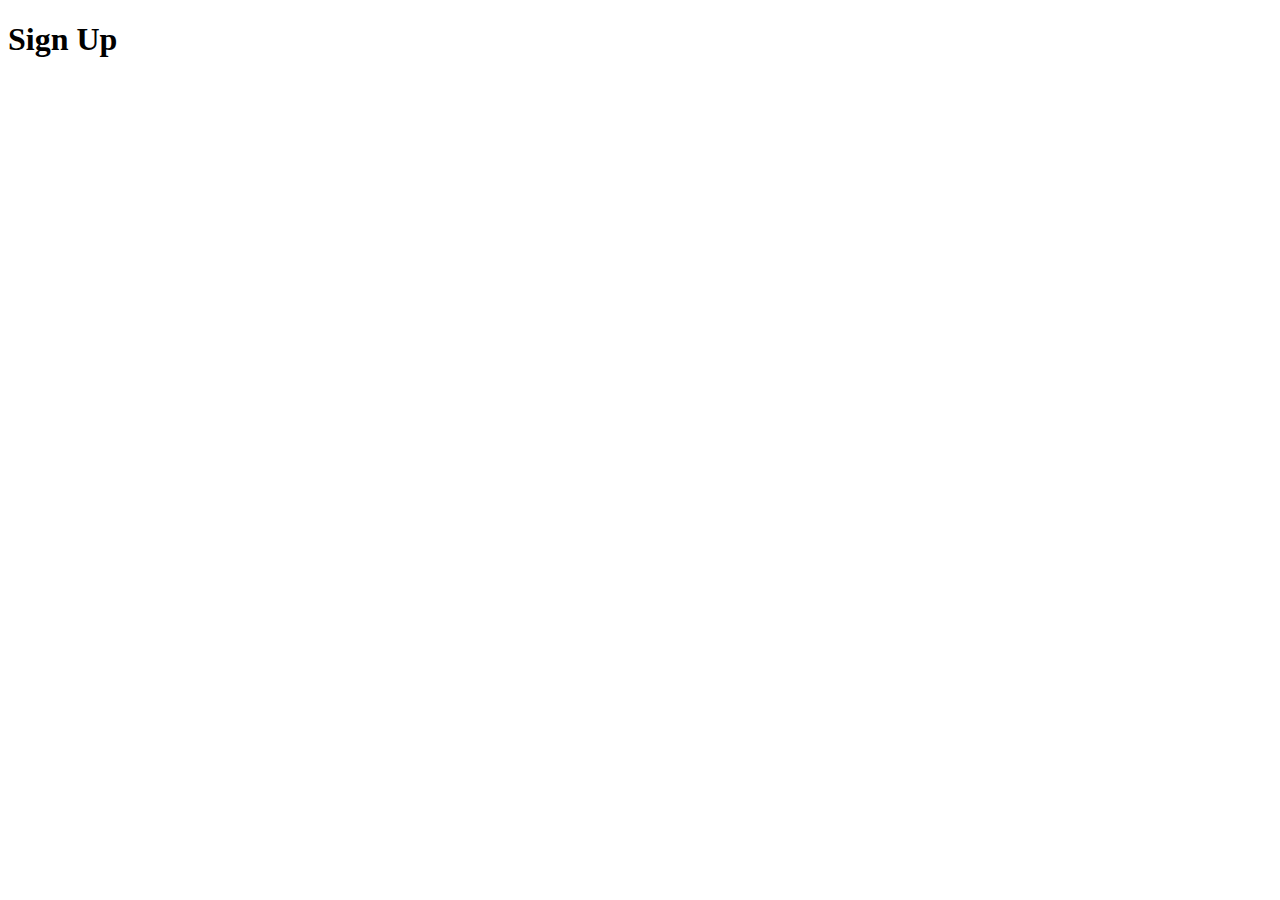
==== animal_quiz_game/frontend/signup.html @ 71dfc633 "." ====
<!DOCTYPE html>
<html lang="en">
<head>
    <meta charset="UTF-8">
    <meta name="viewport" content="width=device-width, initial-scale=1.0">
    <title>Sign Up</title>
</head>
<body>
    <h1>Sign Up</h1>
</body>
</html>
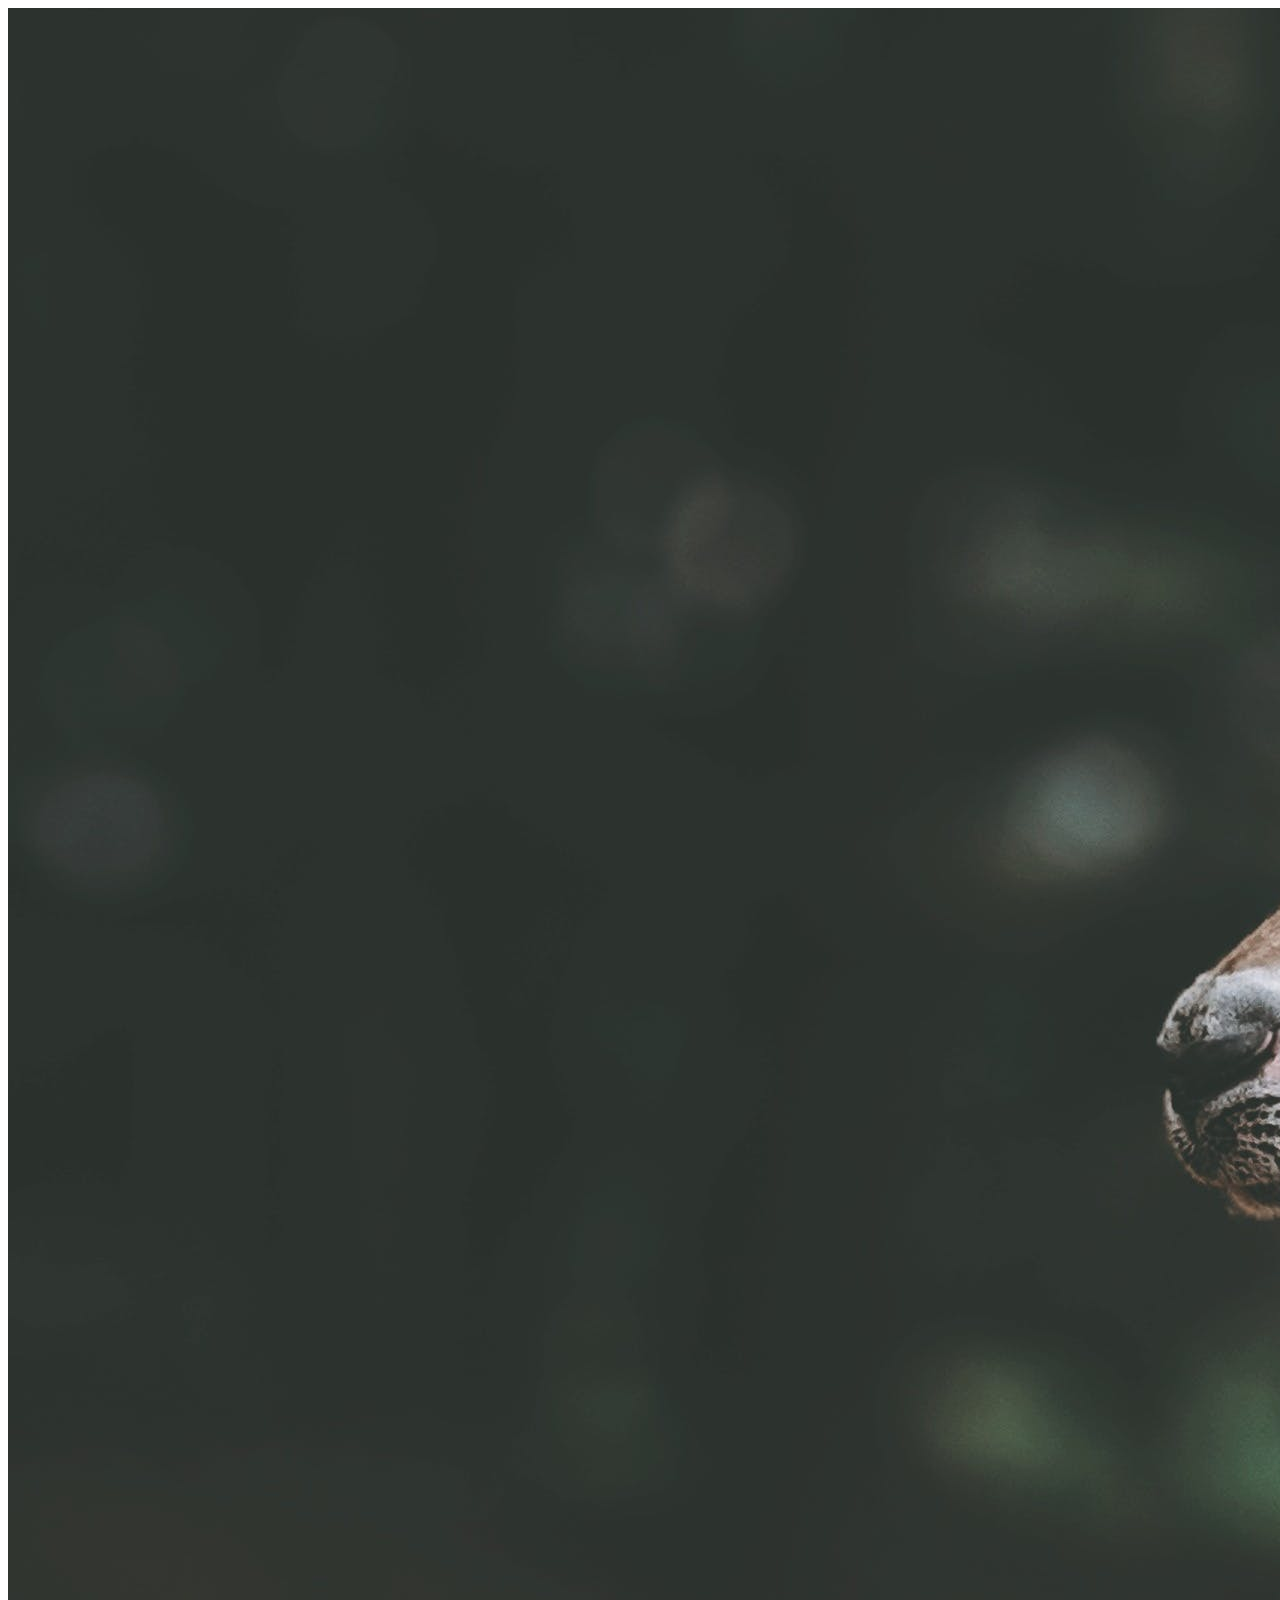
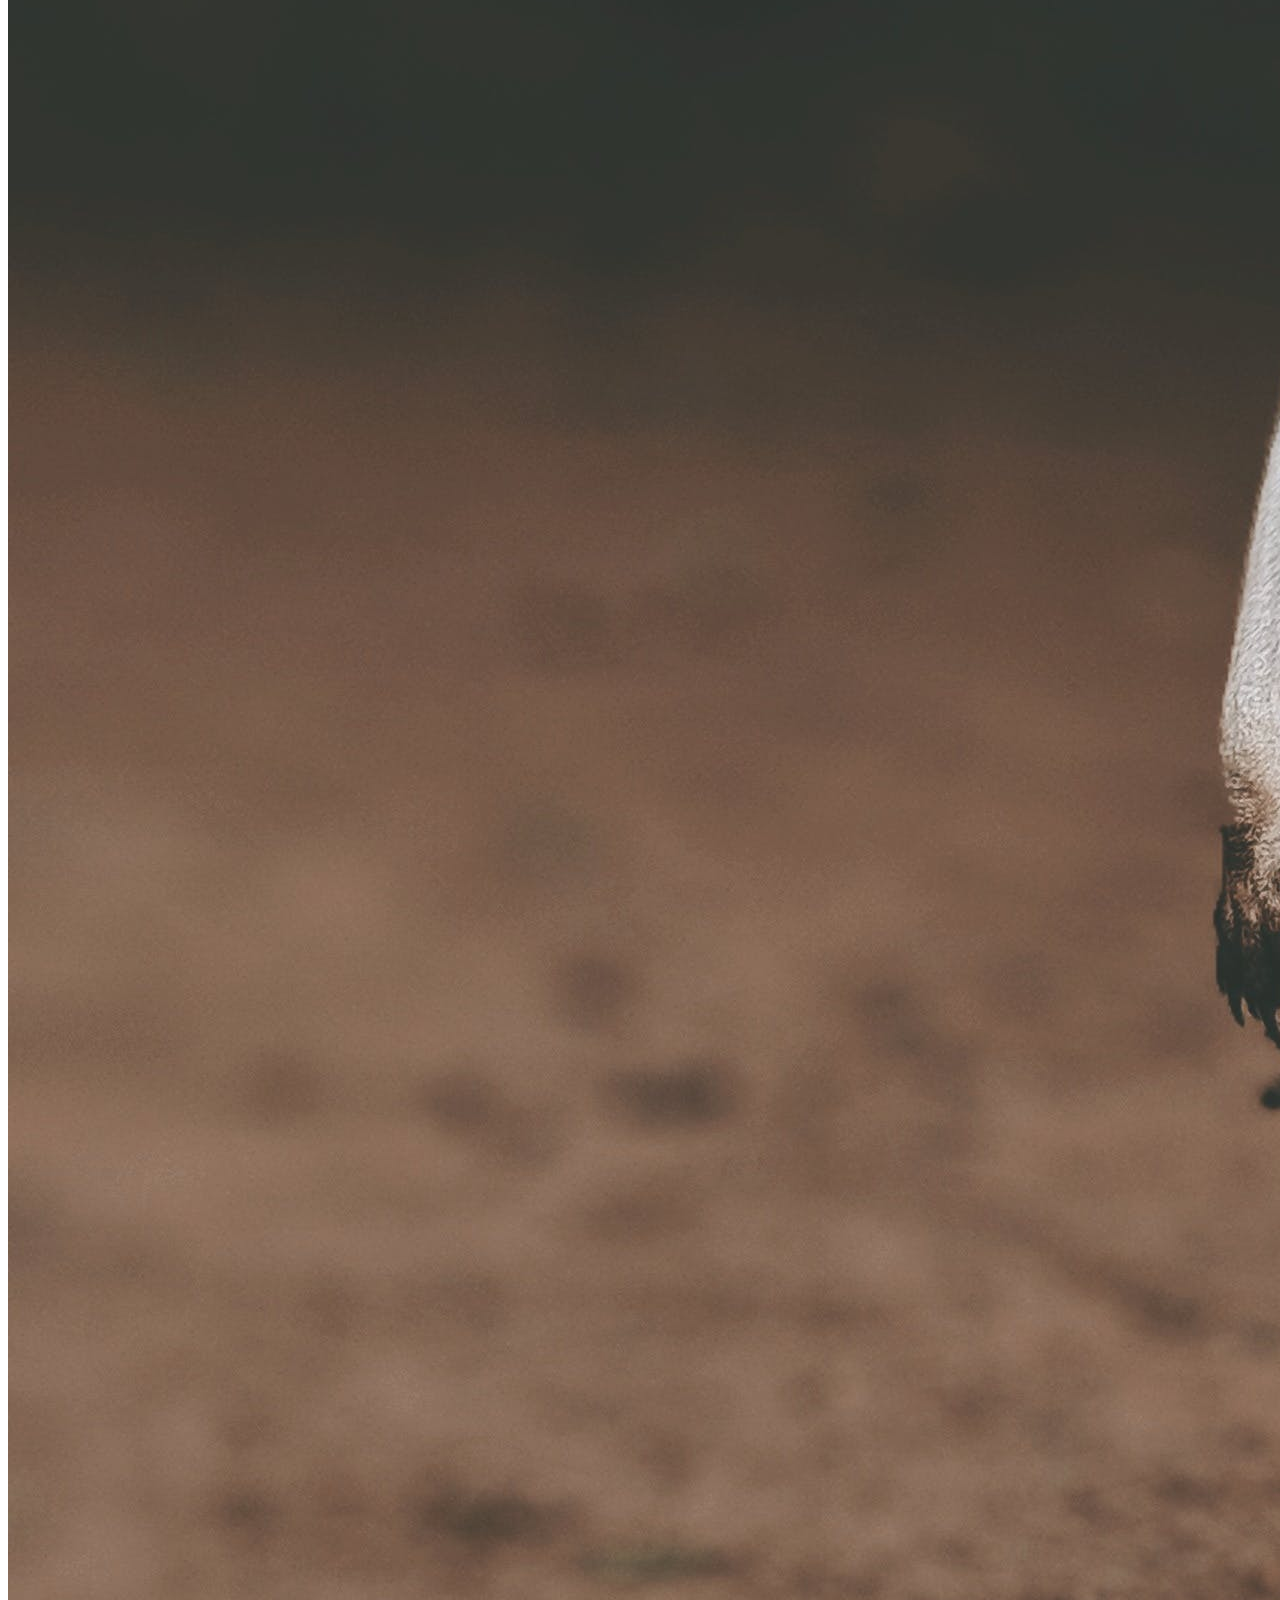
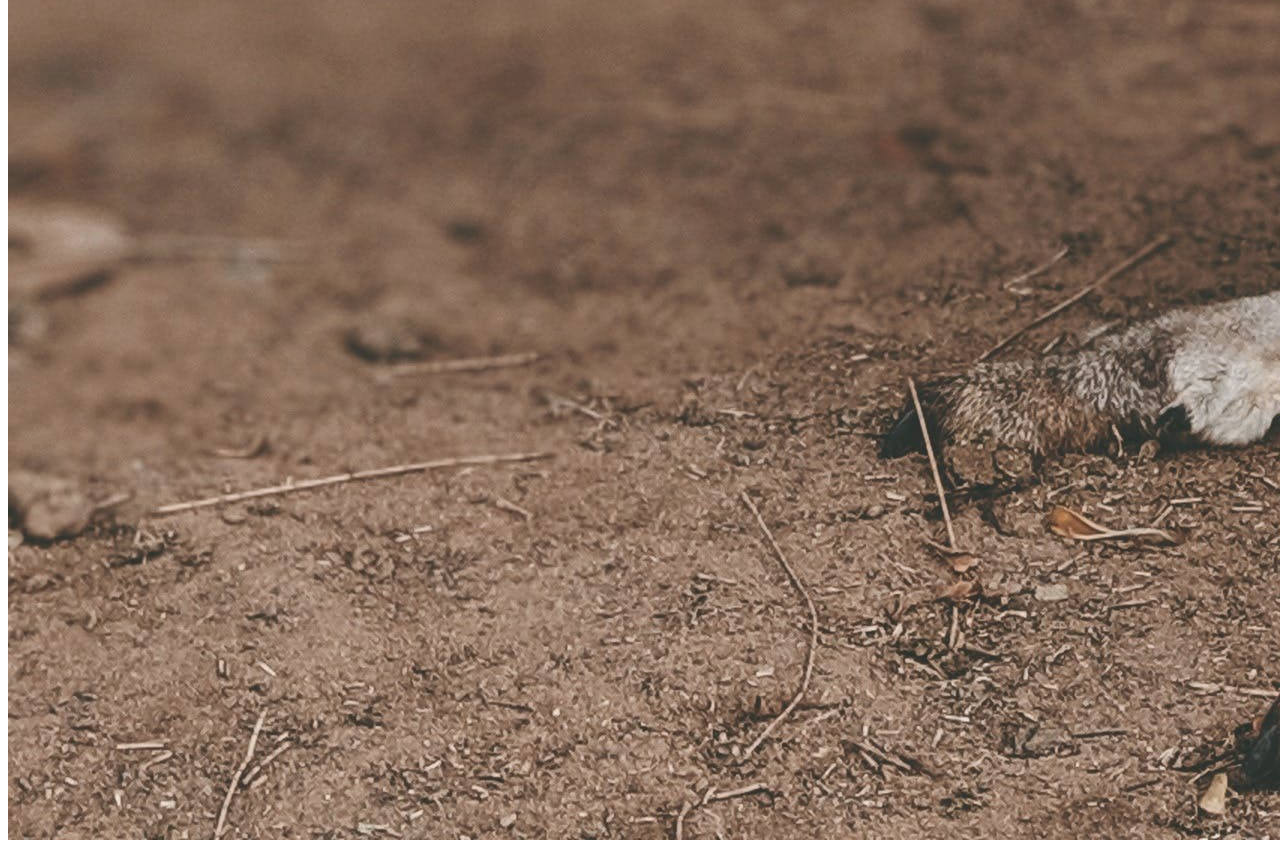
==== commit 74f1dbe8: "." ====
--- a/animal_quiz_game/frontend/signup.html
+++ b/animal_quiz_game/frontend/signup.html
@@ -3,9 +3,24 @@
 <head>
     <meta charset="UTF-8">
     <meta name="viewport" content="width=device-width, initial-scale=1.0">
+    <link href="stylesheet" href="signup.css">
+    
     <title>Sign Up</title>
 </head>
 <body>
-    <h1>Sign Up</h1>
+    <div class="slider">
+        <div class="image fade">
+            <img src = "../images/kangaroo.jpg">
+        </div>
+        <div class="image fade">
+            <img src = "../images/kangaroo.jpg">
+        </div>
+        <div class="image fade">
+            <img src = "../images/shark.jpg ">
+        </div>
+
+        </div>
+    </div>
+    <script src = "main.js"></script>
 </body>
 </html>--- a/animal_quiz_game/frontend/signup.css
+++ b/animal_quiz_game/frontend/signup.css
@@ -0,0 +1,22 @@
+* {
+    box-sizing: border-box;
+}
+
+.slider{
+    max-width: 1000px;
+    position: relative;
+    margin: auto;
+}
+
+img{
+    width: 100%
+}
+.fade {
+    animation-name: fade;
+    animation-duration: 2s;
+}
+
+@keyframes fade {
+    from { opacity : .5}
+    to { opacity: 1 ;}
+}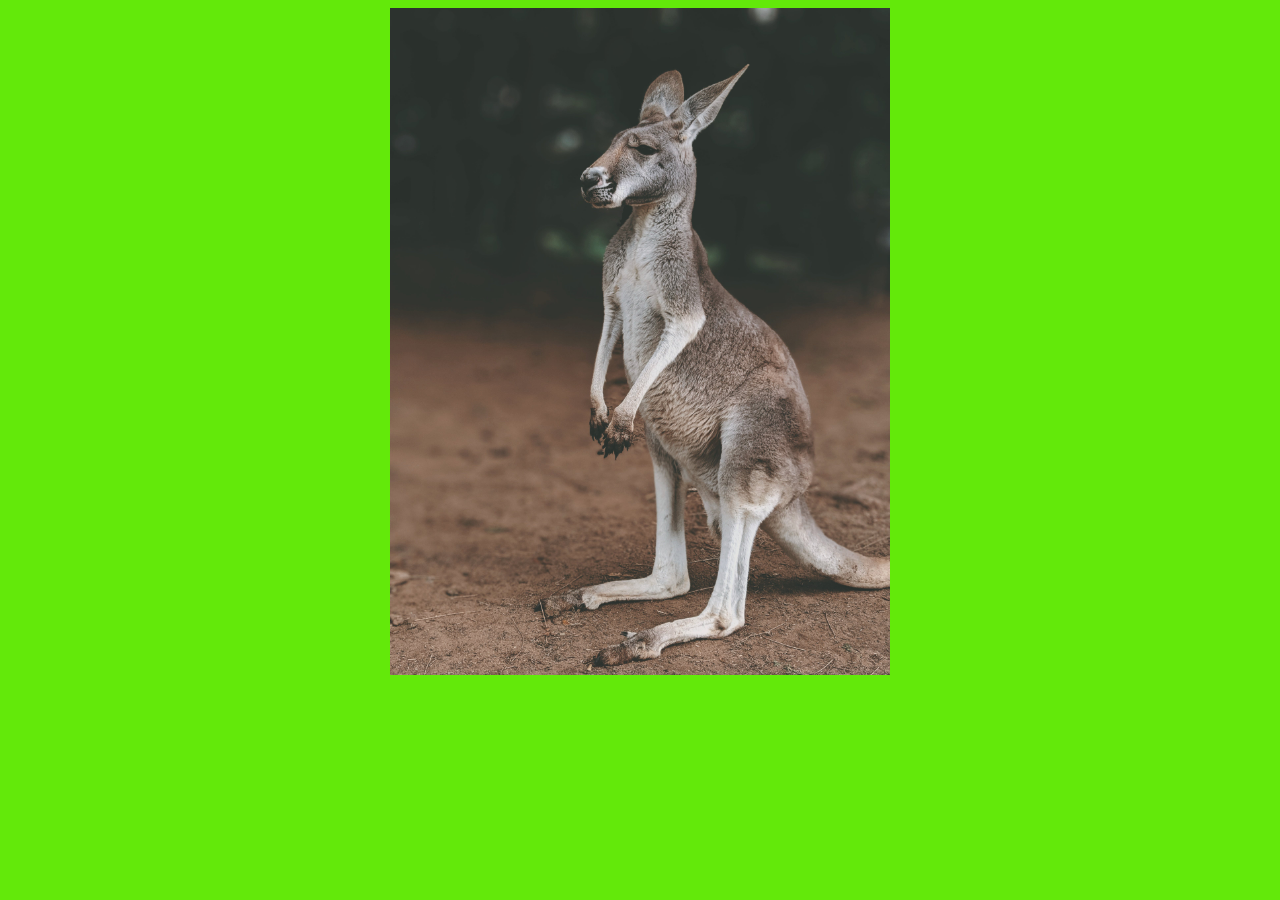
==== commit 838b1b0c: "." ====
--- a/animal_quiz_game/frontend/signup.html
+++ b/animal_quiz_game/frontend/signup.html
@@ -3,7 +3,7 @@
 <head>
     <meta charset="UTF-8">
     <meta name="viewport" content="width=device-width, initial-scale=1.0">
-    <link href="stylesheet" href="signup.css">
+    <link rel="stylesheet" href="signup.css">
     
     <title>Sign Up</title>
 </head>
@@ -13,7 +13,7 @@
             <img src = "../images/kangaroo.jpg">
         </div>
         <div class="image fade">
-            <img src = "../images/kangaroo.jpg">
+            <img src = "../images/polar_bear.jpg">
         </div>
         <div class="image fade">
             <img src = "../images/shark.jpg ">
--- a/animal_quiz_game/frontend/signup.css
+++ b/animal_quiz_game/frontend/signup.css
@@ -1,22 +1,24 @@
 * {
     box-sizing: border-box;
+    background-color: rgb(99, 233, 10);
 }
 
 .slider{
-    max-width: 1000px;
+    max-width: 500px;
     position: relative;
     margin: auto;
 }
 
 img{
-    width: 100%
+    width: 100%;
+    overflow: hidden;
 }
 .fade {
     animation-name: fade;
-    animation-duration: 2s;
+    animation-duration: 500ms;
 }
 
 @keyframes fade {
-    from { opacity : .5}
-    to { opacity: 1 ;}
+    from { opacity: 1 ; }
+    to { opacity: 0 ;}
 }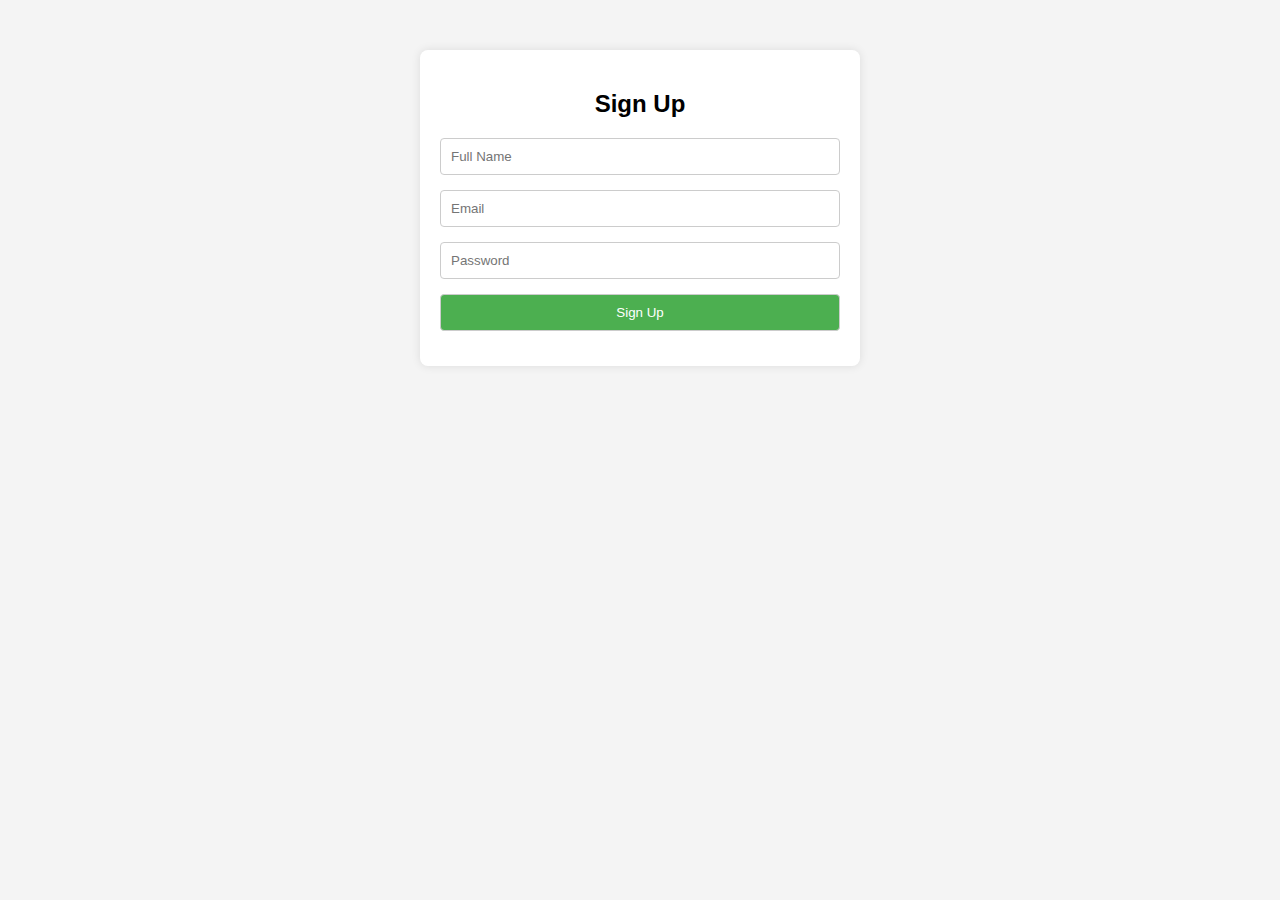
==== commit 48f7b005: "Update signup.html" ====
--- a/animal_quiz_game/frontend/signup.html
+++ b/animal_quiz_game/frontend/signup.html
@@ -3,24 +3,58 @@
 <head>
     <meta charset="UTF-8">
     <meta name="viewport" content="width=device-width, initial-scale=1.0">
-    <link rel="stylesheet" href="signup.css">
-    
     <title>Sign Up</title>
+    <style>
+        body {
+            font-family: Arial, sans-serif;
+            margin: 0;
+            padding: 0;
+            background-color: #f4f4f4;
+        }
+        .container {
+            max-width: 400px;
+            margin: 50px auto;
+            padding: 20px;
+            background-color: #fff;
+            border-radius: 8px;
+            box-shadow: 0 0 10px rgba(0, 0, 0, 0.1);
+        }
+        h2 {
+            text-align: center;
+            margin-bottom: 20px;
+        }
+        input[type="text"],
+        input[type="email"],
+        input[type="password"],
+        input[type="submit"] {
+            width: 100%;
+            padding: 10px;
+            margin-bottom: 15px;
+            border: 1px solid #ccc;
+            border-radius: 4px;
+            box-sizing: border-box;
+        }
+        input[type="submit"] {
+            background-color: #4caf50;
+            color: #fff;
+            cursor: pointer;
+        }
+        input[type="submit"]:hover {
+            background-color: #45a049;
+        }
+    </style>
 </head>
 <body>
-    <div class="slider">
-        <div class="image fade">
-            <img src = "../images/kangaroo.jpg">
-        </div>
-        <div class="image fade">
-            <img src = "../images/polar_bear.jpg">
-        </div>
-        <div class="image fade">
-            <img src = "../images/shark.jpg ">
-        </div>
 
-        </div>
-    </div>
-    <script src = "main.js"></script>
+<div class="container">
+    <h2>Sign Up</h2>
+    <form action="#" method="post">
+        <input type="text" name="fullname" placeholder="Full Name" required>
+        <input type="email" name="email" placeholder="Email" required>
+        <input type="password" name="password" placeholder="Password" required>
+        <input type="submit" value="Sign Up">
+    </form>
+</div>
+
 </body>
-</html>+</html>
